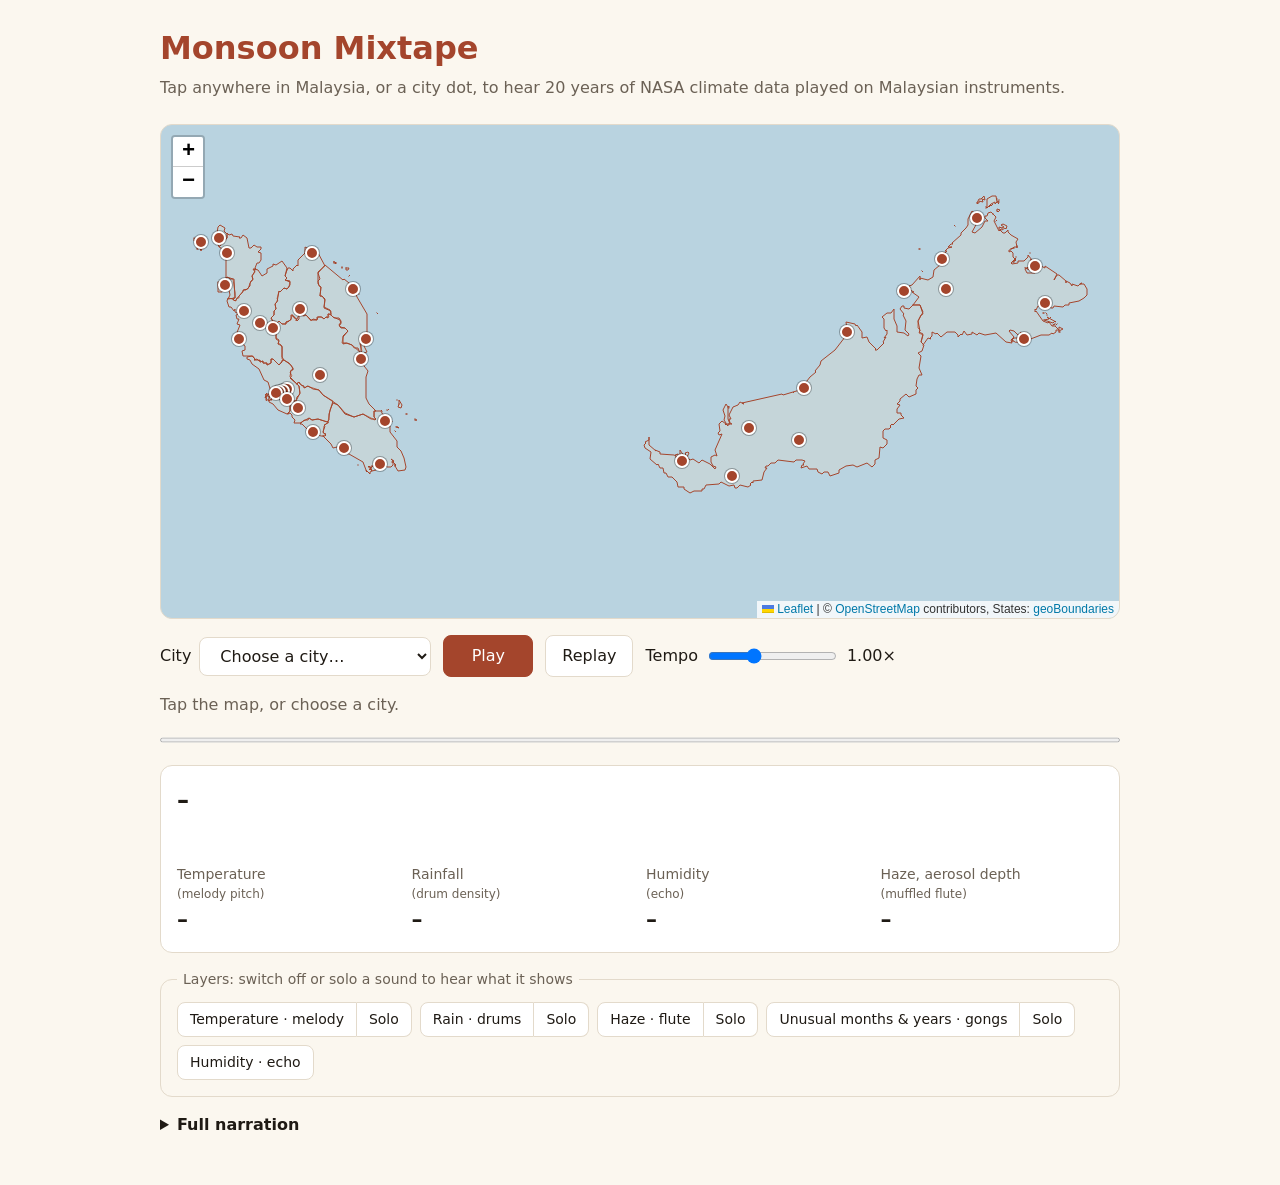
==== public/index.html @ b9c01b32 "Monsoon Mixtape: phases 1-4 NASA POWER climate data for any point in Malaysia, played as a ~1 minute" ====
<!doctype html>
<html lang="en">
<head>
  <meta charset="utf-8">
  <meta name="viewport" content="width=device-width, initial-scale=1">
  <title>Monsoon Mixtape</title>
  <link rel="stylesheet" href="vendor/leaflet/leaflet.css">
  <link rel="stylesheet" href="css/style.css">
</head>
<body>
  <header>
    <h1>Monsoon Mixtape</h1>
    <p>Tap anywhere in Malaysia, or a city dot, to hear 20 years of NASA climate data played on Malaysian instruments.</p>
  </header>

  <main>
    <div id="map" aria-label="Map of Malaysia. Click a place or a city dot to play its climate song."></div>

    <section class="controls" aria-label="Playback controls">
      <label>
        City
        <select id="city">
          <option value="">Choose a city…</option>
        </select>
      </label>
      <button id="play" type="button" aria-pressed="false">Play</button>
      <button id="replay" type="button">Replay</button>
      <label>
        Tempo
        <input id="tempo" type="range" min="0.5" max="2" step="0.25" value="1">
        <output id="tempo-value">1.00×</output>
      </label>
    </section>

    <p id="status" role="status">Tap the map, or choose a city.</p>
    <progress id="progress" value="0" max="240" aria-label="Song progress in months"></progress>

    <p id="caption" aria-live="polite"></p>

    <section class="now" aria-label="Now playing">
      <h2 id="now-date">–</h2>
      <p id="now-season"></p>
      <div id="now-flags" class="flags"></div>
      <dl>
        <div><dt>Temperature <small>(melody pitch)</small></dt><dd id="now-temp">–</dd></div>
        <div><dt>Rainfall <small>(drum density)</small></dt><dd id="now-rain">–</dd></div>
        <div><dt>Humidity <small>(echo)</small></dt><dd id="now-humidity">–</dd></div>
        <div><dt>Haze, aerosol depth <small>(muffled flute)</small></dt><dd id="now-haze">–</dd></div>
      </dl>
    </section>

    <fieldset class="layers">
      <legend>Layers: switch off or solo a sound to hear what it shows</legend>
      <div class="layer">
        <button type="button" data-layer="melody" aria-pressed="true">Temperature · melody</button>
        <button type="button" data-solo="melody" aria-pressed="false" aria-label="Solo temperature melody">Solo</button>
      </div>
      <div class="layer">
        <button type="button" data-layer="drums" aria-pressed="true">Rain · drums</button>
        <button type="button" data-solo="drums" aria-pressed="false" aria-label="Solo rain drums">Solo</button>
      </div>
      <div class="layer">
        <button type="button" data-layer="flute" aria-pressed="true">Haze · flute</button>
        <button type="button" data-solo="flute" aria-pressed="false" aria-label="Solo haze flute">Solo</button>
      </div>
      <div class="layer">
        <button type="button" data-layer="gongs" aria-pressed="true">Unusual months &amp; years · gongs</button>
        <button type="button" data-solo="gongs" aria-pressed="false" aria-label="Solo gongs">Solo</button>
      </div>
      <div class="layer">
        <button type="button" data-layer="humidity" aria-pressed="true">Humidity · echo</button>
      </div>
    </fieldset>

    <details class="transcript-box">
      <summary>Full narration</summary>
      <ol id="transcript"></ol>
    </details>
  </main>

  <script src="vendor/tone.js"></script>
  <script src="vendor/leaflet/leaflet.js"></script>
  <script type="module" src="js/app.js"></script>
</body>
</html>
---- public/vendor/leaflet/leaflet.css ----
/* required styles */

.leaflet-pane,
.leaflet-tile,
.leaflet-marker-icon,
.leaflet-marker-shadow,
.leaflet-tile-container,
.leaflet-pane > svg,
.leaflet-pane > canvas,
.leaflet-zoom-box,
.leaflet-image-layer,
.leaflet-layer {
	position: absolute;
	left: 0;
	top: 0;
	}
.leaflet-container {
	overflow: hidden;
	}
.leaflet-tile,
.leaflet-marker-icon,
.leaflet-marker-shadow {
	-webkit-user-select: none;
	   -moz-user-select: none;
	        user-select: none;
	  -webkit-user-drag: none;
	}
/* Prevents IE11 from highlighting tiles in blue */
.leaflet-tile::selection {
	background: transparent;
}
/* Safari renders non-retina tile on retina better with this, but Chrome is worse */
.leaflet-safari .leaflet-tile {
	image-rendering: -webkit-optimize-contrast;
	}
/* hack that prevents hw layers "stretching" when loading new tiles */
.leaflet-safari .leaflet-tile-container {
	width: 1600px;
	height: 1600px;
	-webkit-transform-origin: 0 0;
	}
.leaflet-marker-icon,
.leaflet-marker-shadow {
	display: block;
	}
/* .leaflet-container svg: reset svg max-width decleration shipped in Joomla! (joomla.org) 3.x */
/* .leaflet-container img: map is broken in FF if you have max-width: 100% on tiles */
.leaflet-container .leaflet-overlay-pane svg {
	max-width: none !important;
	max-height: none !important;
	}
.leaflet-container .leaflet-marker-pane img,
.leaflet-container .leaflet-shadow-pane img,
.leaflet-container .leaflet-tile-pane img,
.leaflet-container img.leaflet-image-layer,
.leaflet-container .leaflet-tile {
	max-width: none !important;
	max-height: none !important;
	width: auto;
	padding: 0;
	}

.leaflet-container img.leaflet-tile {
	/* See: https://bugs.chromium.org/p/chromium/issues/detail?id=600120 */
	mix-blend-mode: plus-lighter;
}

.leaflet-container.leaflet-touch-zoom {
	-ms-touch-action: pan-x pan-y;
	touch-action: pan-x pan-y;
	}
.leaflet-container.leaflet-touch-drag {
	-ms-touch-action: pinch-zoom;
	/* Fallback for FF which doesn't support pinch-zoom */
	touch-action: none;
	touch-action: pinch-zoom;
}
.leaflet-container.leaflet-touch-drag.leaflet-touch-zoom {
	-ms-touch-action: none;
	touch-action: none;
}
.leaflet-container {
	-webkit-tap-highlight-color: transparent;
}
.leaflet-container a {
	-webkit-tap-highlight-color: rgba(51, 181, 229, 0.4);
}
.leaflet-tile {
	filter: inherit;
	visibility: hidden;
	}
.leaflet-tile-loaded {
	visibility: inherit;
	}
.leaflet-zoom-box {
	width: 0;
	height: 0;
	-moz-box-sizing: border-box;
	     box-sizing: border-box;
	z-index: 800;
	}
/* workaround for https://bugzilla.mozilla.org/show_bug.cgi?id=888319 */
.leaflet-overlay-pane svg {
	-moz-user-select: none;
	}

.leaflet-pane         { z-index: 400; }

.leaflet-tile-pane    { z-index: 200; }
.leaflet-overlay-pane { z-index: 400; }
.leaflet-shadow-pane  { z-index: 500; }
.leaflet-marker-pane  { z-index: 600; }
.leaflet-tooltip-pane   { z-index: 650; }
.leaflet-popup-pane   { z-index: 700; }

.leaflet-map-pane canvas { z-index: 100; }
.leaflet-map-pane svg    { z-index: 200; }

.leaflet-vml-shape {
	width: 1px;
	height: 1px;
	}
.lvml {
	behavior: url(#default#VML);
	display: inline-block;
	position: absolute;
	}


/* control positioning */

.leaflet-control {
	position: relative;
	z-index: 800;
	pointer-events: visiblePainted; /* IE 9-10 doesn't have auto */
	pointer-events: auto;
	}
.leaflet-top,
.leaflet-bottom {
	position: absolute;
	z-index: 1000;
	pointer-events: none;
	}
.leaflet-top {
	top: 0;
	}
.leaflet-right {
	right: 0;
	}
.leaflet-bottom {
	bottom: 0;
	}
.leaflet-left {
	left: 0;
	}
.leaflet-control {
	float: left;
	clear: both;
	}
.leaflet-right .leaflet-control {
	float: right;
	}
.leaflet-top .leaflet-control {
	margin-top: 10px;
	}
.leaflet-bottom .leaflet-control {
	margin-bottom: 10px;
	}
.leaflet-left .leaflet-control {
	margin-left: 10px;
	}
.leaflet-right .leaflet-control {
	margin-right: 10px;
	}


/* zoom and fade animations */

.leaflet-fade-anim .leaflet-popup {
	opacity: 0;
	-webkit-transition: opacity 0.2s linear;
	   -moz-transition: opacity 0.2s linear;
	        transition: opacity 0.2s linear;
	}
.leaflet-fade-anim .leaflet-map-pane .leaflet-popup {
	opacity: 1;
	}
.leaflet-zoom-animated {
	-webkit-transform-origin: 0 0;
	    -ms-transform-origin: 0 0;
	        transform-origin: 0 0;
	}
svg.leaflet-zoom-animated {
	will-change: transform;
}

.leaflet-zoom-anim .leaflet-zoom-animated {
	-webkit-transition: -webkit-transform 0.25s cubic-bezier(0,0,0.25,1);
	   -moz-transition:    -moz-transform 0.25s cubic-bezier(0,0,0.25,1);
	        transition:         transform 0.25s cubic-bezier(0,0,0.25,1);
	}
.leaflet-zoom-anim .leaflet-tile,
.leaflet-pan-anim .leaflet-tile {
	-webkit-transition: none;
	   -moz-transition: none;
	        transition: none;
	}

.leaflet-zoom-anim .leaflet-zoom-hide {
	visibility: hidden;
	}


/* cursors */

.leaflet-interactive {
	cursor: pointer;
	}
.leaflet-grab {
	cursor: -webkit-grab;
	cursor:    -moz-grab;
	cursor:         grab;
	}
.leaflet-crosshair,
.leaflet-crosshair .leaflet-interactive {
	cursor: crosshair;
	}
.leaflet-popup-pane,
.leaflet-control {
	cursor: auto;
	}
.leaflet-dragging .leaflet-grab,
.leaflet-dragging .leaflet-grab .leaflet-interactive,
.leaflet-dragging .leaflet-marker-draggable {
	cursor: move;
	cursor: -webkit-grabbing;
	cursor:    -moz-grabbing;
	cursor:         grabbing;
	}

/* marker & overlays interactivity */
.leaflet-marker-icon,
.leaflet-marker-shadow,
.leaflet-image-layer,
.leaflet-pane > svg path,
.leaflet-tile-container {
	pointer-events: none;
	}

.leaflet-marker-icon.leaflet-interactive,
.leaflet-image-layer.leaflet-interactive,
.leaflet-pane > svg path.leaflet-interactive,
svg.leaflet-image-layer.leaflet-interactive path {
	pointer-events: visiblePainted; /* IE 9-10 doesn't have auto */
	pointer-events: auto;
	}

/* visual tweaks */

.leaflet-container {
	background: #ddd;
	outline-offset: 1px;
	}
.leaflet-container a {
	color: #0078A8;
	}
.leaflet-zoom-box {
	border: 2px dotted #38f;
	background: rgba(255,255,255,0.5);
	}


/* general typography */
.leaflet-container {
	font-family: "Helvetica Neue", Arial, Helvetica, sans-serif;
	font-size: 12px;
	font-size: 0.75rem;
	line-height: 1.5;
	}


/* general toolbar styles */

.leaflet-bar {
	box-shadow: 0 1px 5px rgba(0,0,0,0.65);
	border-radius: 4px;
	}
.leaflet-bar a {
	background-color: #fff;
	border-bottom: 1px solid #ccc;
	width: 26px;
	height: 26px;
	line-height: 26px;
	display: block;
	text-align: center;
	text-decoration: none;
	color: black;
	}
.leaflet-bar a,
.leaflet-control-layers-toggle {
	background-position: 50% 50%;
	background-repeat: no-repeat;
	display: block;
	}
.leaflet-bar a:hover,
.leaflet-bar a:focus {
	background-color: #f4f4f4;
	}
.leaflet-bar a:first-child {
	border-top-left-radius: 4px;
	border-top-right-radius: 4px;
	}
.leaflet-bar a:last-child {
	border-bottom-left-radius: 4px;
	border-bottom-right-radius: 4px;
	border-bottom: none;
	}
.leaflet-bar a.leaflet-disabled {
	cursor: default;
	background-color: #f4f4f4;
	color: #bbb;
	}

.leaflet-touch .leaflet-bar a {
	width: 30px;
	height: 30px;
	line-height: 30px;
	}
.leaflet-touch .leaflet-bar a:first-child {
	border-top-left-radius: 2px;
	border-top-right-radius: 2px;
	}
.leaflet-touch .leaflet-bar a:last-child {
	border-bottom-left-radius: 2px;
	border-bottom-right-radius: 2px;
	}

/* zoom control */

.leaflet-control-zoom-in,
.leaflet-control-zoom-out {
	font: bold 18px 'Lucida Console', Monaco, monospace;
	text-indent: 1px;
	}

.leaflet-touch .leaflet-control-zoom-in, .leaflet-touch .leaflet-control-zoom-out  {
	font-size: 22px;
	}


/* layers control */

.leaflet-control-layers {
	box-shadow: 0 1px 5px rgba(0,0,0,0.4);
	background: #fff;
	border-radius: 5px;
	}
.leaflet-control-layers-toggle {
	background-image: url(images/layers.png);
	width: 36px;
	height: 36px;
	}
.leaflet-retina .leaflet-control-layers-toggle {
	background-image: url(images/layers-2x.png);
	background-size: 26px 26px;
	}
.leaflet-touch .leaflet-control-layers-toggle {
	width: 44px;
	height: 44px;
	}
.leaflet-control-layers .leaflet-control-layers-list,
.leaflet-control-layers-expanded .leaflet-control-layers-toggle {
	display: none;
	}
.leaflet-control-layers-expanded .leaflet-control-layers-list {
	display: block;
	position: relative;
	}
.leaflet-control-layers-expanded {
	padding: 6px 10px 6px 6px;
	color: #333;
	background: #fff;
	}
.leaflet-control-layers-scrollbar {
	overflow-y: scroll;
	overflow-x: hidden;
	padding-right: 5px;
	}
.leaflet-control-layers-selector {
	margin-top: 2px;
	position: relative;
	top: 1px;
	}
.leaflet-control-layers label {
	display: block;
	font-size: 13px;
	font-size: 1.08333em;
	}
.leaflet-control-layers-separator {
	height: 0;
	border-top: 1px solid #ddd;
	margin: 5px -10px 5px -6px;
	}

/* Default icon URLs */
.leaflet-default-icon-path { /* used only in path-guessing heuristic, see L.Icon.Default */
	background-image: url(images/marker-icon.png);
	}


/* attribution and scale controls */

.leaflet-container .leaflet-control-attribution {
	background: #fff;
	background: rgba(255, 255, 255, 0.8);
	margin: 0;
	}
.leaflet-control-attribution,
.leaflet-control-scale-line {
	padding: 0 5px;
	color: #333;
	line-height: 1.4;
	}
.leaflet-control-attribution a {
	text-decoration: none;
	}
.leaflet-control-attribution a:hover,
.leaflet-control-attribution a:focus {
	text-decoration: underline;
	}
.leaflet-attribution-flag {
	display: inline !important;
	vertical-align: baseline !important;
	width: 1em;
	height: 0.6669em;
	}
.leaflet-left .leaflet-control-scale {
	margin-left: 5px;
	}
.leaflet-bottom .leaflet-control-scale {
	margin-bottom: 5px;
	}
.leaflet-control-scale-line {
	border: 2px solid #777;
	border-top: none;
	line-height: 1.1;
	padding: 2px 5px 1px;
	white-space: nowrap;
	-moz-box-sizing: border-box;
	     box-sizing: border-box;
	background: rgba(255, 255, 255, 0.8);
	text-shadow: 1px 1px #fff;
	}
.leaflet-control-scale-line:not(:first-child) {
	border-top: 2px solid #777;
	border-bottom: none;
	margin-top: -2px;
	}
.leaflet-control-scale-line:not(:first-child):not(:last-child) {
	border-bottom: 2px solid #777;
	}

.leaflet-touch .leaflet-control-attribution,
.leaflet-touch .leaflet-control-layers,
.leaflet-touch .leaflet-bar {
	box-shadow: none;
	}
.leaflet-touch .leaflet-control-layers,
.leaflet-touch .leaflet-bar {
	border: 2px solid rgba(0,0,0,0.2);
	background-clip: padding-box;
	}


/* popup */

.leaflet-popup {
	position: absolute;
	text-align: center;
	margin-bottom: 20px;
	}
.leaflet-popup-content-wrapper {
	padding: 1px;
	text-align: left;
	border-radius: 12px;
	}
.leaflet-popup-content {
	margin: 13px 24px 13px 20px;
	line-height: 1.3;
	font-size: 13px;
	font-size: 1.08333em;
	min-height: 1px;
	}
.leaflet-popup-content p {
	margin: 17px 0;
	margin: 1.3em 0;
	}
.leaflet-popup-tip-container {
	width: 40px;
	height: 20px;
	position: absolute;
	left: 50%;
	margin-top: -1px;
	margin-left: -20px;
	overflow: hidden;
	pointer-events: none;
	}
.leaflet-popup-tip {
	width: 17px;
	height: 17px;
	padding: 1px;

	margin: -10px auto 0;
	pointer-events: auto;

	-webkit-transform: rotate(45deg);
	   -moz-transform: rotate(45deg);
	    -ms-transform: rotate(45deg);
	        transform: rotate(45deg);
	}
.leaflet-popup-content-wrapper,
.leaflet-popup-tip {
	background: white;
	color: #333;
	box-shadow: 0 3px 14px rgba(0,0,0,0.4);
	}
.leaflet-container a.leaflet-popup-close-button {
	position: absolute;
	top: 0;
	right: 0;
	border: none;
	text-align: center;
	width: 24px;
	height: 24px;
	font: 16px/24px Tahoma, Verdana, sans-serif;
	color: #757575;
	text-decoration: none;
	background: transparent;
	}
.leaflet-container a.leaflet-popup-close-button:hover,
.leaflet-container a.leaflet-popup-close-button:focus {
	color: #585858;
	}
.leaflet-popup-scrolled {
	overflow: auto;
	}

.leaflet-oldie .leaflet-popup-content-wrapper {
	-ms-zoom: 1;
	}
.leaflet-oldie .leaflet-popup-tip {
	width: 24px;
	margin: 0 auto;

	-ms-filter: "progid:DXImageTransform.Microsoft.Matrix(M11=0.70710678, M12=0.70710678, M21=-0.70710678, M22=0.70710678)";
	filter: progid:DXImageTransform.Microsoft.Matrix(M11=0.70710678, M12=0.70710678, M21=-0.70710678, M22=0.70710678);
	}

.leaflet-oldie .leaflet-control-zoom,
.leaflet-oldie .leaflet-control-layers,
.leaflet-oldie .leaflet-popup-content-wrapper,
.leaflet-oldie .leaflet-popup-tip {
	border: 1px solid #999;
	}


/* div icon */

.leaflet-div-icon {
	background: #fff;
	border: 1px solid #666;
	}


/* Tooltip */
/* Base styles for the element that has a tooltip */
.leaflet-tooltip {
	position: absolute;
	padding: 6px;
	background-color: #fff;
	border: 1px solid #fff;
	border-radius: 3px;
	color: #222;
	white-space: nowrap;
	-webkit-user-select: none;
	-moz-user-select: none;
	-ms-user-select: none;
	user-select: none;
	pointer-events: none;
	box-shadow: 0 1px 3px rgba(0,0,0,0.4);
	}
.leaflet-tooltip.leaflet-interactive {
	cursor: pointer;
	pointer-events: auto;
	}
.leaflet-tooltip-top:before,
.leaflet-tooltip-bottom:before,
.leaflet-tooltip-left:before,
.leaflet-tooltip-right:before {
	position: absolute;
	pointer-events: none;
	border: 6px solid transparent;
	background: transparent;
	content: "";
	}

/* Directions */

.leaflet-tooltip-bottom {
	margin-top: 6px;
}
.leaflet-tooltip-top {
	margin-top: -6px;
}
.leaflet-tooltip-bottom:before,
.leaflet-tooltip-top:before {
	left: 50%;
	margin-left: -6px;
	}
.leaflet-tooltip-top:before {
	bottom: 0;
	margin-bottom: -12px;
	border-top-color: #fff;
	}
.leaflet-tooltip-bottom:before {
	top: 0;
	margin-top: -12px;
	margin-left: -6px;
	border-bottom-color: #fff;
	}
.leaflet-tooltip-left {
	margin-left: -6px;
}
.leaflet-tooltip-right {
	margin-left: 6px;
}
.leaflet-tooltip-left:before,
.leaflet-tooltip-right:before {
	top: 50%;
	margin-top: -6px;
	}
.leaflet-tooltip-left:before {
	right: 0;
	margin-right: -12px;
	border-left-color: #fff;
	}
.leaflet-tooltip-right:before {
	left: 0;
	margin-left: -12px;
	border-right-color: #fff;
	}

/* Printing */

@media print {
	/* Prevent printers from removing background-images of controls. */
	.leaflet-control {
		-webkit-print-color-adjust: exact;
		print-color-adjust: exact;
		}
	}
---- public/css/style.css ----
:root {
  --bg: #fbf7ef;
  --text: #1f1a14;
  --muted: #6b6155;
  --accent: #a4452c;
  --card: #ffffff;
  --border: #e3dacb;
}

@media (prefers-color-scheme: dark) {
  :root {
    --bg: #17140f;
    --text: #f1ebe1;
    --muted: #b3a898;
    --accent: #e58a6c;
    --card: #221e18;
    --border: #3a3329;
  }
}

* { box-sizing: border-box; }

body {
  margin: 0;
  padding: 0 16px 48px;
  background: var(--bg);
  color: var(--text);
  font: 16px/1.5 system-ui, sans-serif;
}

header, main { max-width: 960px; margin: 0 auto; }
header { padding: 24px 0 8px; }
h1 { margin: 0; color: var(--accent); }
header p { margin: 4px 0 0; color: var(--muted); }

#map {
  height: 55vh;
  min-height: 320px;
  margin-top: 16px;
  border: 1px solid var(--border);
  border-radius: 12px;
  background: #b9d3e0; /* sea colour, shown when tiles can't load offline */
  cursor: crosshair;
}

.controls {
  display: flex;
  flex-wrap: wrap;
  gap: 12px;
  align-items: center;
  margin: 16px 0;
}

label { display: flex; gap: 8px; align-items: center; }

button, select {
  font: inherit;
  padding: 8px 16px;
  border-radius: 8px;
  border: 1px solid var(--border);
  background: var(--card);
  color: var(--text);
  cursor: pointer;
}

#play { background: var(--accent); border-color: var(--accent); color: #fff; min-width: 90px; }

:focus-visible { outline: 3px solid var(--accent); outline-offset: 2px; }

#status { color: var(--muted); margin: 8px 0; }
progress { width: 100%; height: 10px; accent-color: var(--accent); }

.now {
  margin-top: 16px;
  padding: 16px;
  background: var(--card);
  border: 1px solid var(--border);
  border-radius: 12px;
}
.now h2 { margin: 0; }
.now p { margin: 0 0 12px; color: var(--muted); }
.now dl {
  display: grid;
  grid-template-columns: repeat(auto-fit, minmax(150px, 1fr));
  gap: 12px;
  margin: 0;
}
.now dt { font-size: 14px; color: var(--muted); }
.now dt small { display: block; font-size: 12px; }
.now dd { margin: 0; font-size: 22px; font-weight: 600; }

.town-dot {
  background: var(--accent);
  border: 2px solid #fff;
  border-radius: 50%;
  box-shadow: 0 0 0 1px rgba(0, 0, 0, 0.3);
}
.town-dot:focus-visible { outline: 3px solid #1f6feb; outline-offset: 2px; }

#caption {
  min-height: 3em;
  margin: 16px 0 0;
  padding: 12px 16px;
  border-left: 4px solid var(--accent);
  background: var(--card);
  border-radius: 0 8px 8px 0;
  font-size: 18px;
}
#caption:empty { display: none; }

.flags { display: flex; flex-wrap: wrap; gap: 6px; min-height: 26px; margin-bottom: 8px; }
.chip {
  padding: 2px 10px;
  border-radius: 999px;
  font-size: 13px;
  font-weight: 600;
  background: var(--accent);
  color: #fff;
}

.layers {
  display: flex;
  flex-wrap: wrap;
  gap: 8px;
  margin: 16px 0 0;
  padding: 12px 16px 16px;
  border: 1px solid var(--border);
  border-radius: 12px;
}
.layers legend { padding: 0 6px; color: var(--muted); font-size: 14px; }
.layer { display: flex; }
.layer button { padding: 6px 12px; font-size: 14px; }
.layer button:first-child { border-radius: 8px 0 0 8px; }
.layer button:last-child { border-radius: 0 8px 8px 0; }
.layer button:only-child { border-radius: 8px; }
.layer button + button { border-left: none; }
.layer button[data-layer][aria-pressed="false"] { opacity: 0.5; text-decoration: line-through; }
.layer button[data-solo][aria-pressed="true"] { background: var(--accent); color: #fff; }

.transcript-box { margin-top: 16px; }
.transcript-box summary { cursor: pointer; font-weight: 600; }
#transcript li { margin: 6px 0; color: var(--muted); }
#transcript li.current { color: var(--text); font-weight: 600; }
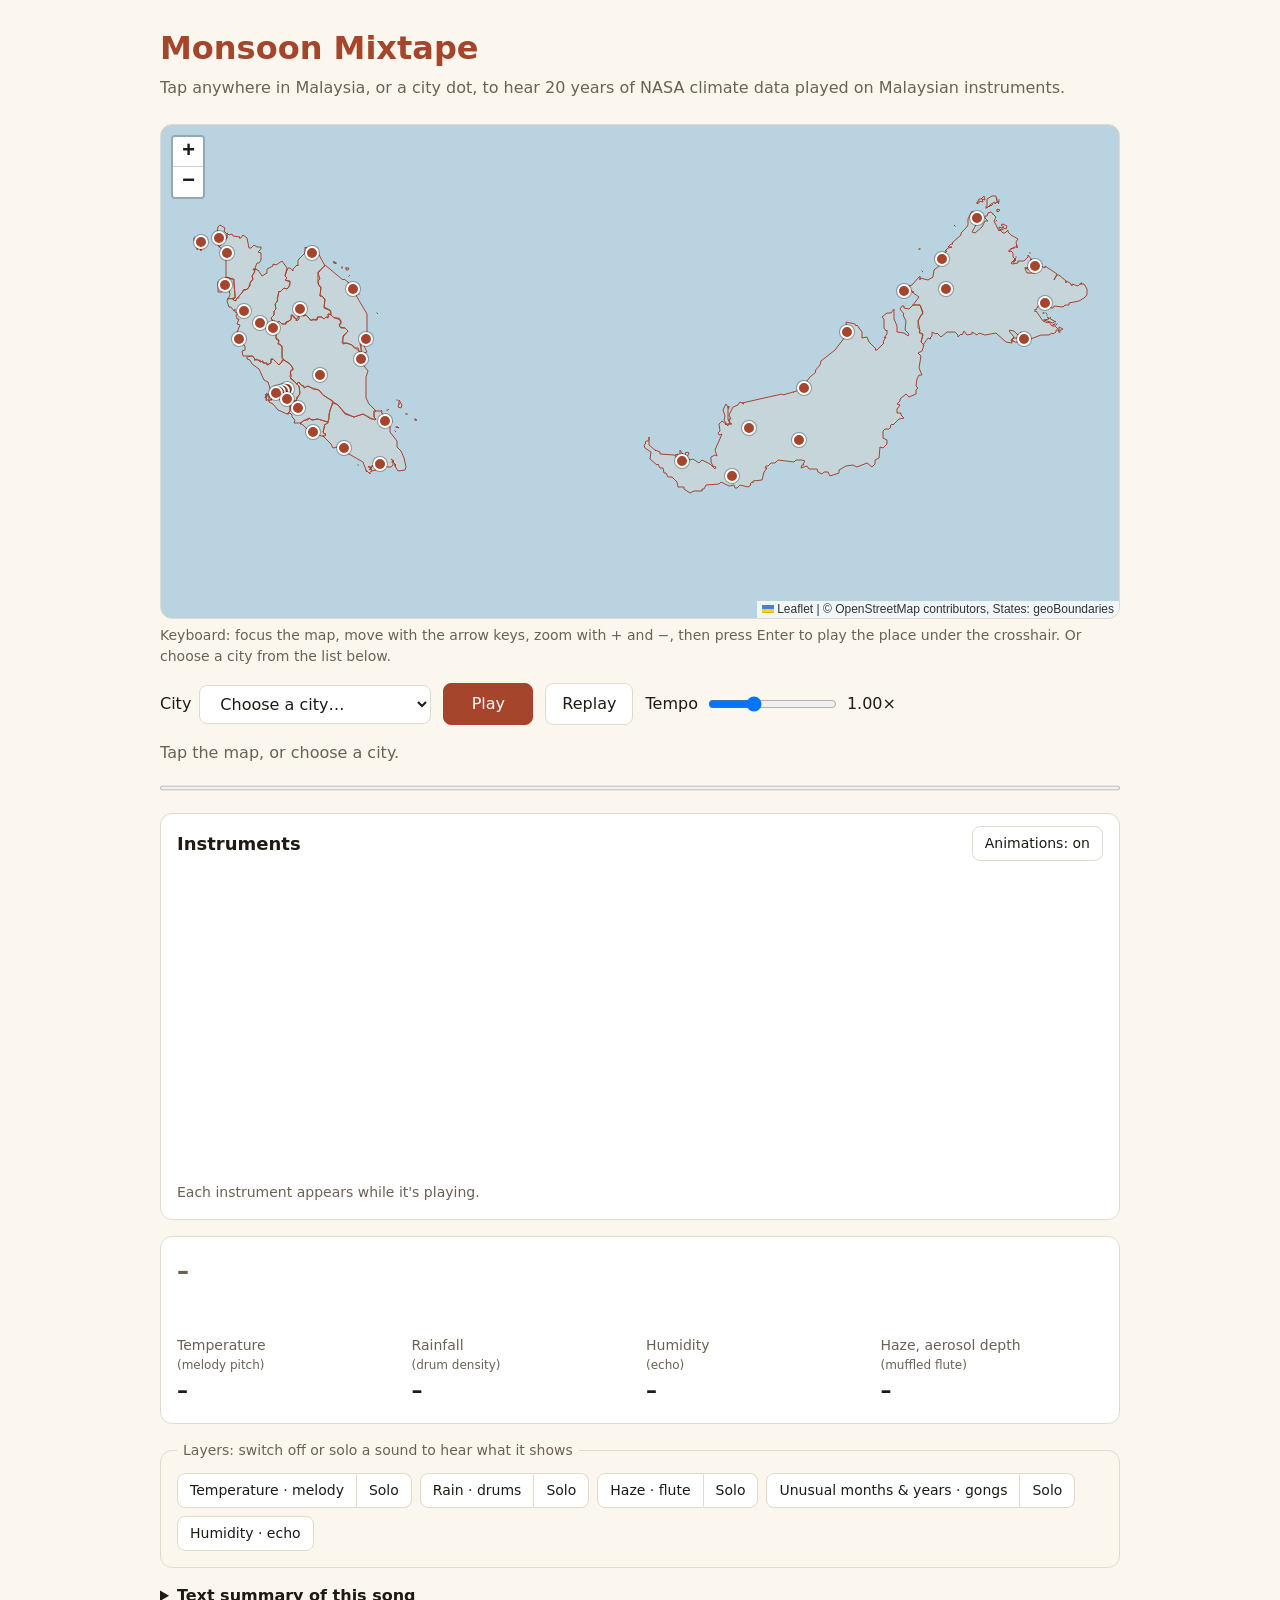
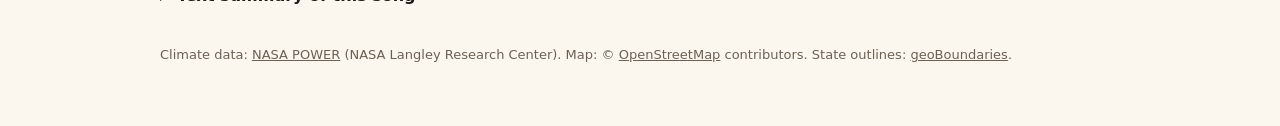
==== commit f5bc5bef: "Add regional instruments, animations, accessibility and README (phases 5-6) - Lead instrument by sta" ====
--- a/public/index.html
+++ b/public/index.html
@@ -4,19 +4,26 @@
   <meta charset="utf-8">
   <meta name="viewport" content="width=device-width, initial-scale=1">
   <title>Monsoon Mixtape</title>
+  <meta name="description" content="Hear 20 years of NASA climate data for any place in Malaysia, played on Malaysian instruments.">
   <link rel="stylesheet" href="vendor/leaflet/leaflet.css">
   <link rel="stylesheet" href="css/style.css">
 </head>
 <body>
+  <a class="skip-link" href="#controls">Skip to player controls</a>
+
   <header>
     <h1>Monsoon Mixtape</h1>
     <p>Tap anywhere in Malaysia, or a city dot, to hear 20 years of NASA climate data played on Malaysian instruments.</p>
   </header>
 
   <main>
-    <div id="map" aria-label="Map of Malaysia. Click a place or a city dot to play its climate song."></div>
+    <div id="map" role="application" aria-label="Map of Malaysia" aria-describedby="map-help"></div>
+    <p id="map-help" class="hint">
+      Keyboard: focus the map, move with the arrow keys, zoom with + and −, then press Enter to play the place under the crosshair.
+      Or choose a city from the list below.
+    </p>
 
-    <section class="controls" aria-label="Playback controls">
+    <section id="controls" class="controls" aria-label="Player controls" tabindex="-1">
       <label>
         City
         <select id="city">
@@ -27,8 +34,8 @@
       <button id="replay" type="button">Replay</button>
       <label>
         Tempo
-        <input id="tempo" type="range" min="0.5" max="2" step="0.25" value="1">
-        <output id="tempo-value">1.00×</output>
+        <input id="tempo" type="range" min="0.5" max="2" step="0.25" value="1" aria-describedby="tempo-value">
+        <output id="tempo-value" for="tempo">1.00×</output>
       </label>
     </section>
 
@@ -37,8 +44,19 @@
 
     <p id="caption" aria-live="polite"></p>
 
-    <section class="now" aria-label="Now playing">
-      <h2 id="now-date">–</h2>
+    <section class="stage-box" aria-labelledby="stage-heading">
+      <div class="stage-head">
+        <h2 id="stage-heading">Instruments</h2>
+        <button id="anim-toggle" type="button" aria-pressed="true">Animations: on</button>
+      </div>
+      <!-- Purely visual; the same information is in the captions and summary. -->
+      <div id="stage" aria-hidden="true"></div>
+      <p class="hint">Each instrument appears while it's playing.</p>
+    </section>
+
+    <section class="now" aria-labelledby="now-heading">
+      <h2 id="now-heading" class="sr-only">Now playing</h2>
+      <p id="now-date" class="now-date">–</p>
       <p id="now-season"></p>
       <div id="now-flags" class="flags"></div>
       <dl>
@@ -73,10 +91,20 @@
     </fieldset>
 
     <details class="transcript-box">
-      <summary>Full narration</summary>
+      <summary>Text summary of this song</summary>
+      <div id="summary-text"><p>Play a place to see its summary.</p></div>
+      <h3>Narration</h3>
       <ol id="transcript"></ol>
     </details>
   </main>
+
+  <footer>
+    <p>
+      Climate data: <a href="https://power.larc.nasa.gov/">NASA POWER</a> (NASA Langley Research Center).
+      Map: © <a href="https://www.openstreetmap.org/copyright">OpenStreetMap</a> contributors.
+      State outlines: <a href="https://www.geoboundaries.org/">geoBoundaries</a>.
+    </p>
+  </footer>
 
   <script src="vendor/tone.js"></script>
   <script src="vendor/leaflet/leaflet.js"></script>
--- a/public/css/style.css
+++ b/public/css/style.css
@@ -5,6 +5,7 @@
   --accent: #a4452c;
   --card: #ffffff;
   --border: #e3dacb;
+  --on-accent: #ffffff; /* text on accent backgrounds */
 }
 
 @media (prefers-color-scheme: dark) {
@@ -15,6 +16,7 @@
     --accent: #e58a6c;
     --card: #221e18;
     --border: #3a3329;
+    --on-accent: #1f1a14;
   }
 }
 
@@ -28,7 +30,7 @@
   font: 16px/1.5 system-ui, sans-serif;
 }
 
-header, main { max-width: 960px; margin: 0 auto; }
+header, main, footer { max-width: 960px; margin: 0 auto; }
 header { padding: 24px 0 8px; }
 h1 { margin: 0; color: var(--accent); }
 header p { margin: 4px 0 0; color: var(--muted); }
@@ -63,7 +65,7 @@
   cursor: pointer;
 }
 
-#play { background: var(--accent); border-color: var(--accent); color: #fff; min-width: 90px; }
+#play { background: var(--accent); border-color: var(--accent); color: var(--on-accent); min-width: 90px; }
 
 :focus-visible { outline: 3px solid var(--accent); outline-offset: 2px; }
 
@@ -77,7 +79,7 @@
   border: 1px solid var(--border);
   border-radius: 12px;
 }
-.now h2 { margin: 0; }
+.now-date { margin: 0; font-size: 24px; font-weight: 700; }
 .now p { margin: 0 0 12px; color: var(--muted); }
 .now dl {
   display: grid;
@@ -115,7 +117,7 @@
   font-size: 13px;
   font-weight: 600;
   background: var(--accent);
-  color: #fff;
+  color: var(--on-accent);
 }
 
 .layers {
@@ -135,9 +137,103 @@
 .layer button:only-child { border-radius: 8px; }
 .layer button + button { border-left: none; }
 .layer button[data-layer][aria-pressed="false"] { opacity: 0.5; text-decoration: line-through; }
-.layer button[data-solo][aria-pressed="true"] { background: var(--accent); color: #fff; }
+.layer button[data-solo][aria-pressed="true"] { background: var(--accent); color: var(--on-accent); }
 
 .transcript-box { margin-top: 16px; }
 .transcript-box summary { cursor: pointer; font-weight: 600; }
 #transcript li { margin: 6px 0; color: var(--muted); }
 #transcript li.current { color: var(--text); font-weight: 600; }
+
+/* ---------- Accessibility helpers ---------- */
+
+.sr-only {
+  position: absolute;
+  width: 1px;
+  height: 1px;
+  overflow: hidden;
+  clip: rect(0 0 0 0);
+  white-space: nowrap;
+}
+
+.skip-link {
+  position: absolute;
+  left: 16px;
+  top: -48px;
+  padding: 8px 16px;
+  background: var(--accent);
+  color: var(--on-accent);
+  border-radius: 0 0 8px 8px;
+  z-index: 2000;
+}
+.skip-link:focus { top: 0; }
+
+.hint { margin: 6px 0 0; font-size: 14px; color: var(--muted); }
+
+#map:focus-visible { outline: 3px solid var(--accent); outline-offset: 2px; }
+.crosshair {
+  display: none;
+  position: absolute;
+  left: 50%;
+  top: 50%;
+  width: 28px;
+  height: 28px;
+  margin: -14px 0 0 -14px;
+  border: 2px solid #1f6feb;
+  border-radius: 50%;
+  box-shadow: 0 0 0 2px #fff;
+  pointer-events: none;
+  z-index: 1000;
+}
+#map:focus-visible .crosshair { display: block; }
+
+footer { padding: 24px 0 0; font-size: 13px; color: var(--muted); }
+footer a, .leaflet-container a { color: inherit; }
+
+/* ---------- Instrument stage ---------- */
+
+.stage-box {
+  margin-top: 16px;
+  padding: 12px 16px 16px;
+  background: var(--card);
+  border: 1px solid var(--border);
+  border-radius: 12px;
+}
+.stage-head { display: flex; justify-content: space-between; align-items: center; gap: 12px; }
+.stage-head h2 { margin: 0; font-size: 18px; }
+.stage-head button { padding: 6px 12px; font-size: 14px; }
+
+#stage {
+  display: grid;
+  grid-template-columns: repeat(auto-fit, minmax(130px, 1fr));
+  gap: 12px;
+  margin-top: 12px;
+  min-height: 150px;
+}
+
+.inst {
+  margin: 0;
+  text-align: center;
+  opacity: 0;
+  transform: scale(0.94);
+  transition: opacity 0.3s, transform 0.3s;
+}
+.inst.active { opacity: 1; transform: scale(1); }
+.inst[hidden] { display: none; }
+.inst .art svg { width: 100%; height: 100px; overflow: visible; }
+.inst figcaption { font-weight: 600; font-size: 14px; }
+.inst figcaption small { display: block; font-weight: 400; color: var(--muted); }
+
+/* Let SVG parts scale and rotate around their own centre. */
+.inst svg * { transform-box: fill-box; transform-origin: center; }
+
+.inst-seruling .art { transition: filter 0.3s, opacity 0.3s; }
+.inst-seruling.glow .art { filter: drop-shadow(0 0 8px #ffd54a); }
+.inst-seruling.hazy .art { filter: grayscale(1) blur(1px); opacity: 0.55; }
+.inst-seruling.hazy figcaption small::after { content: " (hazy: muffled)"; }
+
+#stage.no-motion .inst,
+#stage.no-motion .inst-seruling .art { transition: none; }
+
+@media (prefers-reduced-motion: reduce) {
+  .inst, .inst-seruling .art { transition: none; }
+}
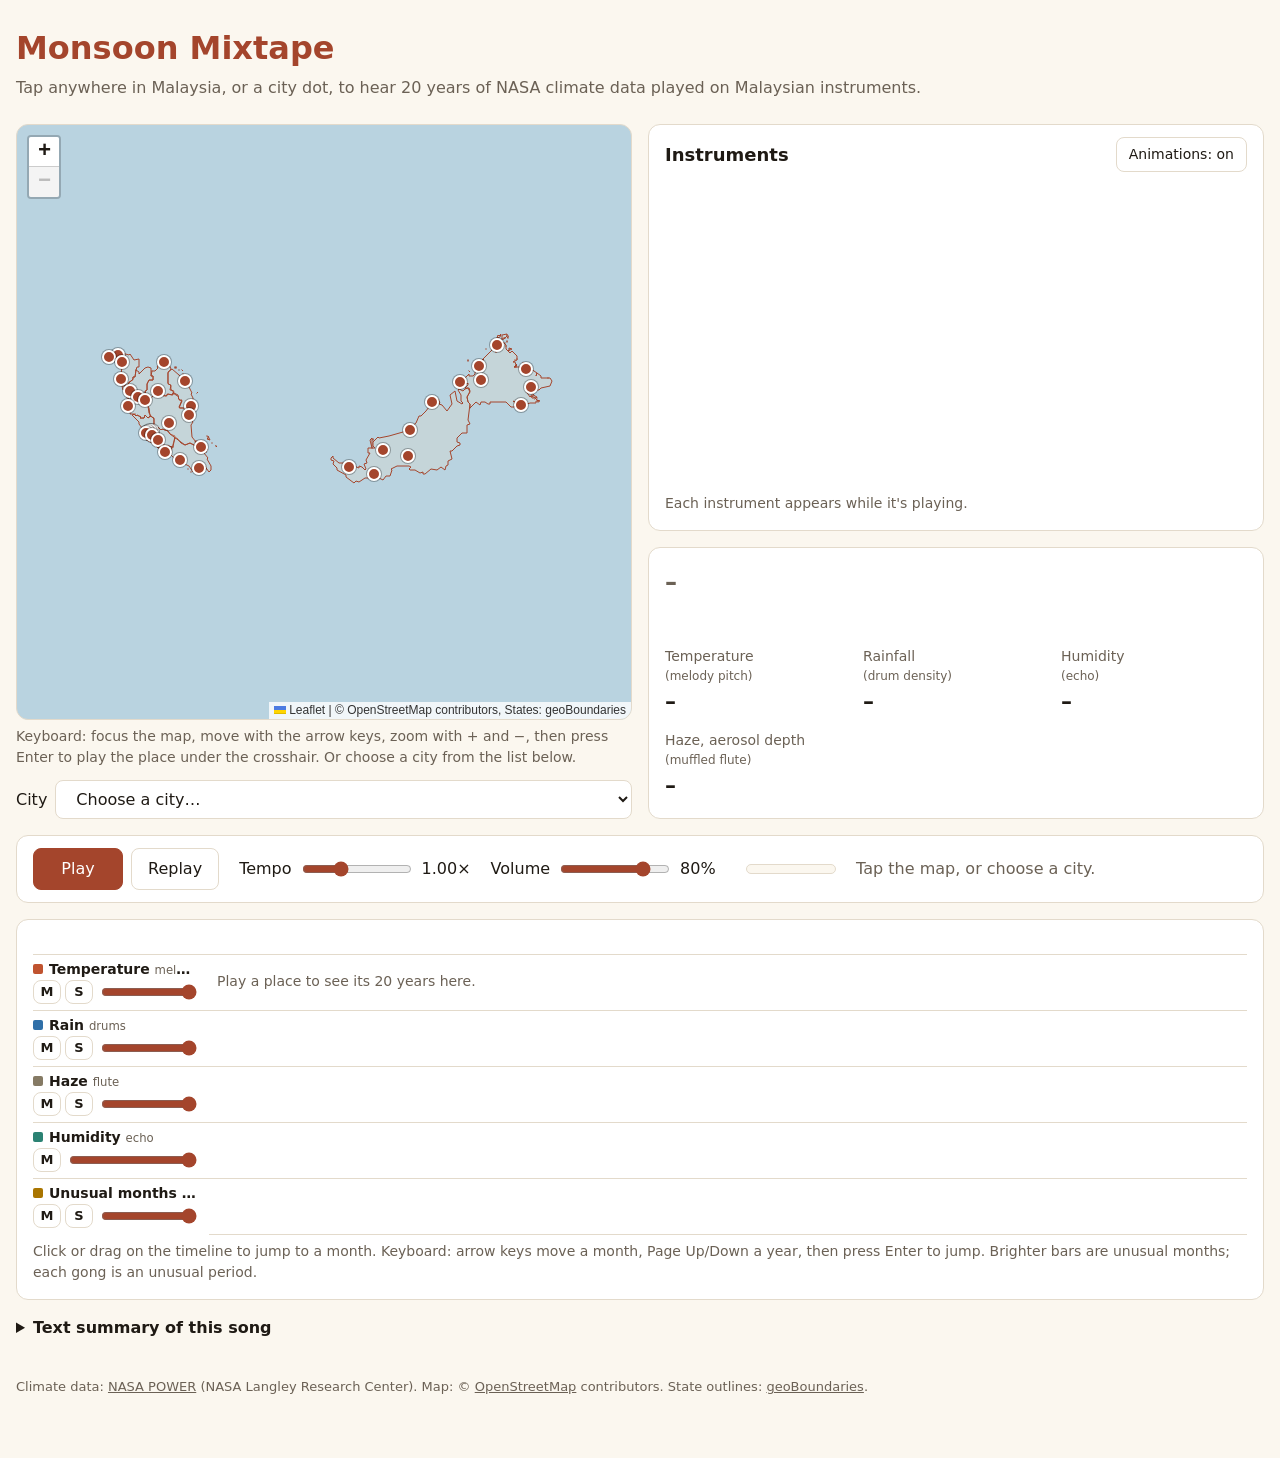
==== commit e09f2d57: "Updated UI Two-column layout with transport bar, master and per-layer volume with a level meter, mul" ====
--- a/public/index.html
+++ b/public/index.html
@@ -16,35 +16,24 @@
     <p>Tap anywhere in Malaysia, or a city dot, to hear 20 years of NASA climate data played on Malaysian instruments.</p>
   </header>
 
-  <main>
-    <div id="map" role="application" aria-label="Map of Malaysia" aria-describedby="map-help"></div>
-    <p id="map-help" class="hint">
-      Keyboard: focus the map, move with the arrow keys, zoom with + and −, then press Enter to play the place under the crosshair.
-      Or choose a city from the list below.
-    </p>
-
-    <section id="controls" class="controls" aria-label="Player controls" tabindex="-1">
-      <label>
+  <!-- DOM order = mobile order (map, band, transport, timeline, card);
+       on wide screens CSS grid areas place them in two columns. -->
+  <main class="app">
+    <section class="area-map" aria-label="Choose a place">
+      <div id="map" role="application" aria-label="Map of Malaysia" aria-describedby="map-help"></div>
+      <p id="map-help" class="hint">
+        Keyboard: focus the map, move with the arrow keys, zoom with + and −, then press Enter to play the place under the crosshair.
+        Or choose a city from the list below.
+      </p>
+      <label class="city-pick">
         City
         <select id="city">
           <option value="">Choose a city…</option>
         </select>
       </label>
-      <button id="play" type="button" aria-pressed="false">Play</button>
-      <button id="replay" type="button">Replay</button>
-      <label>
-        Tempo
-        <input id="tempo" type="range" min="0.5" max="2" step="0.25" value="1" aria-describedby="tempo-value">
-        <output id="tempo-value" for="tempo">1.00×</output>
-      </label>
     </section>
 
-    <p id="status" role="status">Tap the map, or choose a city.</p>
-    <progress id="progress" value="0" max="240" aria-label="Song progress in months"></progress>
-
-    <p id="caption" aria-live="polite"></p>
-
-    <section class="stage-box" aria-labelledby="stage-heading">
+    <section class="area-stage stage-box" aria-labelledby="stage-heading">
       <div class="stage-head">
         <h2 id="stage-heading">Instruments</h2>
         <button id="anim-toggle" type="button" aria-pressed="true">Animations: on</button>
@@ -52,9 +41,91 @@
       <!-- Purely visual; the same information is in the captions and summary. -->
       <div id="stage" aria-hidden="true"></div>
       <p class="hint">Each instrument appears while it's playing.</p>
+      <p id="caption" aria-live="polite"></p>
     </section>
 
-    <section class="now" aria-labelledby="now-heading">
+    <section id="controls" class="area-transport transport" aria-label="Player controls" tabindex="-1">
+      <div class="transport-buttons">
+        <button id="play" type="button" aria-pressed="false">Play</button>
+        <button id="replay" type="button">Replay</button>
+      </div>
+      <label>
+        Tempo
+        <input id="tempo" type="range" min="0.5" max="2" step="0.25" value="1" aria-describedby="tempo-value">
+        <output id="tempo-value" for="tempo">1.00×</output>
+      </label>
+      <div class="master">
+        <label>
+          Volume
+          <input id="master" type="range" min="0" max="100" step="5" value="80" aria-valuetext="80%">
+          <output id="master-value" for="master">80%</output>
+        </label>
+        <!-- Visual only: a live level meter for the master output. -->
+        <div class="meter" aria-hidden="true" title="Output level"><div id="meter-fill" class="meter-fill"></div></div>
+      </div>
+      <p id="status" role="status">Tap the map, or choose a city.</p>
+    </section>
+
+    <section class="area-timeline timeline-box" aria-labelledby="timeline-heading">
+      <h2 id="timeline-heading" class="sr-only">Timeline</h2>
+      <div class="tracks">
+        <!-- Lane headers: ordinary controls, lined up with the canvas lanes. -->
+        <div class="lane-heads" role="group" aria-label="Layers: mute, solo or turn down a sound to hear what it shows">
+          <div class="lane-ruler" aria-hidden="true"></div>
+          <div class="lane-head" data-lane="melody">
+            <span class="lane-name">Temperature <small>melody</small></span>
+            <div class="lane-controls">
+              <button type="button" data-mute="melody" aria-pressed="false" aria-label="Mute temperature melody">M</button>
+              <button type="button" data-solo="melody" aria-pressed="false" aria-label="Solo temperature melody">S</button>
+              <input type="range" data-volume="melody" min="0" max="100" step="5" value="100" aria-label="Temperature melody volume" aria-valuetext="100%">
+            </div>
+          </div>
+          <div class="lane-head" data-lane="drums">
+            <span class="lane-name">Rain <small>drums</small></span>
+            <div class="lane-controls">
+              <button type="button" data-mute="drums" aria-pressed="false" aria-label="Mute rain drums">M</button>
+              <button type="button" data-solo="drums" aria-pressed="false" aria-label="Solo rain drums">S</button>
+              <input type="range" data-volume="drums" min="0" max="100" step="5" value="100" aria-label="Rain drums volume" aria-valuetext="100%">
+            </div>
+          </div>
+          <div class="lane-head" data-lane="flute">
+            <span class="lane-name">Haze <small>flute</small></span>
+            <div class="lane-controls">
+              <button type="button" data-mute="flute" aria-pressed="false" aria-label="Mute haze flute">M</button>
+              <button type="button" data-solo="flute" aria-pressed="false" aria-label="Solo haze flute">S</button>
+              <input type="range" data-volume="flute" min="0" max="100" step="5" value="100" aria-label="Haze flute volume" aria-valuetext="100%">
+            </div>
+          </div>
+          <div class="lane-head" data-lane="humidity">
+            <span class="lane-name">Humidity <small>echo</small></span>
+            <div class="lane-controls">
+              <button type="button" data-mute="humidity" aria-pressed="false" aria-label="Mute humidity echo">M</button>
+              <input type="range" data-volume="humidity" min="0" max="100" step="5" value="100" aria-label="Humidity echo amount" aria-valuetext="100%">
+            </div>
+          </div>
+          <div class="lane-head" data-lane="gongs">
+            <span class="lane-name">Unusual months <small>gongs</small></span>
+            <div class="lane-controls">
+              <button type="button" data-mute="gongs" aria-pressed="false" aria-label="Mute gongs">M</button>
+              <button type="button" data-solo="gongs" aria-pressed="false" aria-label="Solo gongs">S</button>
+              <input type="range" data-volume="gongs" min="0" max="100" step="5" value="100" aria-label="Gongs volume" aria-valuetext="100%">
+            </div>
+          </div>
+        </div>
+        <div class="lanes">
+          <canvas class="timeline-data" aria-hidden="true"></canvas>
+          <canvas class="timeline-head" tabindex="0" role="slider" aria-label="Timeline month"
+            aria-valuemin="1" aria-valuemax="240" aria-valuenow="1" aria-valuetext="No song loaded"
+            aria-disabled="true" aria-describedby="timeline-help"></canvas>
+        </div>
+      </div>
+      <p id="timeline-help" class="hint">
+        Click or drag on the timeline to jump to a month. Keyboard: arrow keys move a month, Page Up/Down a year, then press Enter to jump.
+        Brighter bars are unusual months; each gong is an unusual period.
+      </p>
+    </section>
+
+    <section class="area-card now" aria-labelledby="now-heading">
       <h2 id="now-heading" class="sr-only">Now playing</h2>
       <p id="now-date" class="now-date">–</p>
       <p id="now-season"></p>
@@ -67,30 +138,7 @@
       </dl>
     </section>
 
-    <fieldset class="layers">
-      <legend>Layers: switch off or solo a sound to hear what it shows</legend>
-      <div class="layer">
-        <button type="button" data-layer="melody" aria-pressed="true">Temperature · melody</button>
-        <button type="button" data-solo="melody" aria-pressed="false" aria-label="Solo temperature melody">Solo</button>
-      </div>
-      <div class="layer">
-        <button type="button" data-layer="drums" aria-pressed="true">Rain · drums</button>
-        <button type="button" data-solo="drums" aria-pressed="false" aria-label="Solo rain drums">Solo</button>
-      </div>
-      <div class="layer">
-        <button type="button" data-layer="flute" aria-pressed="true">Haze · flute</button>
-        <button type="button" data-solo="flute" aria-pressed="false" aria-label="Solo haze flute">Solo</button>
-      </div>
-      <div class="layer">
-        <button type="button" data-layer="gongs" aria-pressed="true">Unusual months &amp; years · gongs</button>
-        <button type="button" data-solo="gongs" aria-pressed="false" aria-label="Solo gongs">Solo</button>
-      </div>
-      <div class="layer">
-        <button type="button" data-layer="humidity" aria-pressed="true">Humidity · echo</button>
-      </div>
-    </fieldset>
-
-    <details class="transcript-box">
+    <details class="area-transcript transcript-box">
       <summary>Text summary of this song</summary>
       <div id="summary-text"><p>Play a place to see its summary.</p></div>
       <h3>Narration</h3>
--- a/public/css/style.css
+++ b/public/css/style.css
@@ -6,6 +6,12 @@
   --card: #ffffff;
   --border: #e3dacb;
   --on-accent: #ffffff; /* text on accent backgrounds */
+  /* Timeline lanes */
+  --lane-melody: #c0532f;
+  --lane-drums: #2f6fa8;
+  --lane-flute: #857a64;
+  --lane-humidity: #2b8273;
+  --lane-gongs: #a97500;
 }
 
 @media (prefers-color-scheme: dark) {
@@ -17,6 +23,11 @@
     --card: #221e18;
     --border: #3a3329;
     --on-accent: #1f1a14;
+    --lane-melody: #e58a6c;
+    --lane-drums: #6fa8dc;
+    --lane-flute: #b3a898;
+    --lane-humidity: #6cc2b0;
+    --lane-gongs: #e0b240;
   }
 }
 
@@ -30,27 +41,92 @@
   font: 16px/1.5 system-ui, sans-serif;
 }
 
-header, main, footer { max-width: 960px; margin: 0 auto; }
+header, main, footer { max-width: 1280px; margin: 0 auto; }
 header { padding: 24px 0 8px; }
 h1 { margin: 0; color: var(--accent); }
 header p { margin: 4px 0 0; color: var(--muted); }
 
+/* ---------- Layout ----------
+   Mobile/tablet: one column in DOM order (map, band, transport, timeline,
+   card). Desktop: map left, band + card right, transport + timeline below. */
+
+.app {
+  display: grid;
+  grid-template-columns: minmax(0, 1fr);
+  gap: 16px;
+  margin-top: 16px;
+}
+
+@media (min-width: 1024px) {
+  .app {
+    grid-template-columns: minmax(0, 1fr) minmax(0, 1fr);
+    grid-template-areas:
+      "map stage"
+      "map card"
+      "transport transport"
+      "timeline timeline"
+      "transcript transcript";
+    grid-template-rows: auto 1fr;
+  }
+  .area-map { grid-area: map; display: flex; flex-direction: column; }
+  .area-map #map { flex: 1; height: auto; min-height: 420px; }
+  .area-stage { grid-area: stage; }
+  .area-card { grid-area: card; align-self: start; }
+  .area-transport { grid-area: transport; }
+  .area-timeline { grid-area: timeline; }
+  .area-transcript { grid-area: transcript; }
+}
+
+.app > * { min-width: 0; }
+
 #map {
   height: 55vh;
   min-height: 320px;
-  margin-top: 16px;
   border: 1px solid var(--border);
   border-radius: 12px;
   background: #b9d3e0; /* sea colour, shown when tiles can't load offline */
   cursor: crosshair;
 }
 
-.controls {
+.city-pick { margin-top: 12px; }
+.city-pick select { flex: 1; max-width: 100%; }
+
+.transport {
   display: flex;
   flex-wrap: wrap;
-  gap: 12px;
+  gap: 12px 20px;
   align-items: center;
-  margin: 16px 0;
+  padding: 12px 16px;
+  background: var(--card);
+  border: 1px solid var(--border);
+  border-radius: 12px;
+}
+.transport-buttons { display: flex; gap: 8px; }
+.transport input[type="range"] { width: 110px; }
+.master { display: flex; gap: 10px; align-items: center; }
+#master-value { min-width: 3.5em; }
+.meter {
+  width: 90px;
+  height: 10px;
+  border: 1px solid var(--border);
+  border-radius: 999px;
+  background: var(--bg);
+  overflow: hidden;
+}
+.meter-fill {
+  height: 100%;
+  background: var(--accent);
+  transform: scaleX(0);
+  transform-origin: left;
+}
+.meter-fill.hot { background: #d9a400; }
+.transport #status { flex: 1 1 280px; margin: 0; }
+
+.timeline-box {
+  padding: 12px 16px 16px;
+  background: var(--card);
+  border: 1px solid var(--border);
+  border-radius: 12px;
 }
 
 label { display: flex; gap: 8px; align-items: center; }
@@ -70,10 +146,9 @@
 :focus-visible { outline: 3px solid var(--accent); outline-offset: 2px; }
 
 #status { color: var(--muted); margin: 8px 0; }
-progress { width: 100%; height: 10px; accent-color: var(--accent); }
+input[type="range"] { accent-color: var(--accent); }
 
 .now {
-  margin-top: 16px;
   padding: 16px;
   background: var(--card);
   border: 1px solid var(--border);
@@ -101,10 +176,10 @@
 
 #caption {
   min-height: 3em;
-  margin: 16px 0 0;
+  margin: 12px 0 0;
   padding: 12px 16px;
   border-left: 4px solid var(--accent);
-  background: var(--card);
+  background: var(--bg);
   border-radius: 0 8px 8px 0;
   font-size: 18px;
 }
@@ -120,26 +195,63 @@
   color: var(--on-accent);
 }
 
-.layers {
+.tracks {
+  --ruler-h: 22px;
+  --lane-h: 56px;
+  display: grid;
+  grid-template-columns: 176px minmax(0, 1fr);
+}
+.lane-ruler { height: var(--ruler-h); }
+.lane-head {
+  height: var(--lane-h);
   display: flex;
-  flex-wrap: wrap;
-  gap: 8px;
-  margin: 16px 0 0;
-  padding: 12px 16px 16px;
-  border: 1px solid var(--border);
-  border-radius: 12px;
-}
-.layers legend { padding: 0 6px; color: var(--muted); font-size: 14px; }
-.layer { display: flex; }
-.layer button { padding: 6px 12px; font-size: 14px; }
-.layer button:first-child { border-radius: 8px 0 0 8px; }
-.layer button:last-child { border-radius: 0 8px 8px 0; }
-.layer button:only-child { border-radius: 8px; }
-.layer button + button { border-left: none; }
-.layer button[data-layer][aria-pressed="false"] { opacity: 0.5; text-decoration: line-through; }
-.layer button[data-solo][aria-pressed="true"] { background: var(--accent); color: var(--on-accent); }
-
-.transcript-box { margin-top: 16px; }
+  flex-direction: column;
+  justify-content: center;
+  gap: 2px;
+  padding-right: 12px;
+  border-top: 1px solid var(--border);
+}
+.lane-name {
+  font-size: 14px;
+  font-weight: 600;
+  line-height: 1.2;
+  white-space: nowrap;
+  overflow: hidden;
+  text-overflow: ellipsis;
+}
+.lane-name::before {
+  content: "";
+  display: inline-block;
+  width: 10px;
+  height: 10px;
+  margin-right: 6px;
+  border-radius: 2px;
+  background: var(--lane-color);
+}
+.lane-name small { font-weight: 400; color: var(--muted); }
+.lane-head[data-lane="melody"] { --lane-color: var(--lane-melody); }
+.lane-head[data-lane="drums"] { --lane-color: var(--lane-drums); }
+.lane-head[data-lane="flute"] { --lane-color: var(--lane-flute); }
+.lane-head[data-lane="humidity"] { --lane-color: var(--lane-humidity); }
+.lane-head[data-lane="gongs"] { --lane-color: var(--lane-gongs); }
+.lane-controls { display: flex; align-items: center; gap: 4px; }
+.lane-controls button { padding: 1px 0; width: 28px; font-size: 13px; font-weight: 600; }
+.lane-controls input[type="range"] { flex: 1; min-width: 0; margin: 0 0 0 4px; }
+.lane-controls button[data-mute][aria-pressed="true"] { background: var(--text); color: var(--bg); }
+.lane-controls button[data-solo][aria-pressed="true"] { background: var(--accent); color: var(--on-accent); }
+
+.lanes { position: relative; height: calc(var(--ruler-h) + 5 * var(--lane-h) + 1px); }
+.lanes canvas { position: absolute; inset: 0; width: 100%; height: 100%; }
+.timeline-head { cursor: pointer; touch-action: pan-y; border-radius: 4px; }
+
+@media (max-width: 600px) {
+  .tracks { grid-template-columns: 128px minmax(0, 1fr); }
+  .lane-head { padding-right: 8px; }
+  .lane-name { font-size: 13px; }
+  .lane-name small { display: none; }
+}
+
+.transcript-box { margin: 0; }
 .transcript-box summary { cursor: pointer; font-weight: 600; }
 #transcript li { margin: 6px 0; color: var(--muted); }
 #transcript li.current { color: var(--text); font-weight: 600; }
@@ -192,7 +304,6 @@
 /* ---------- Instrument stage ---------- */
 
 .stage-box {
-  margin-top: 16px;
   padding: 12px 16px 16px;
   background: var(--card);
   border: 1px solid var(--border);
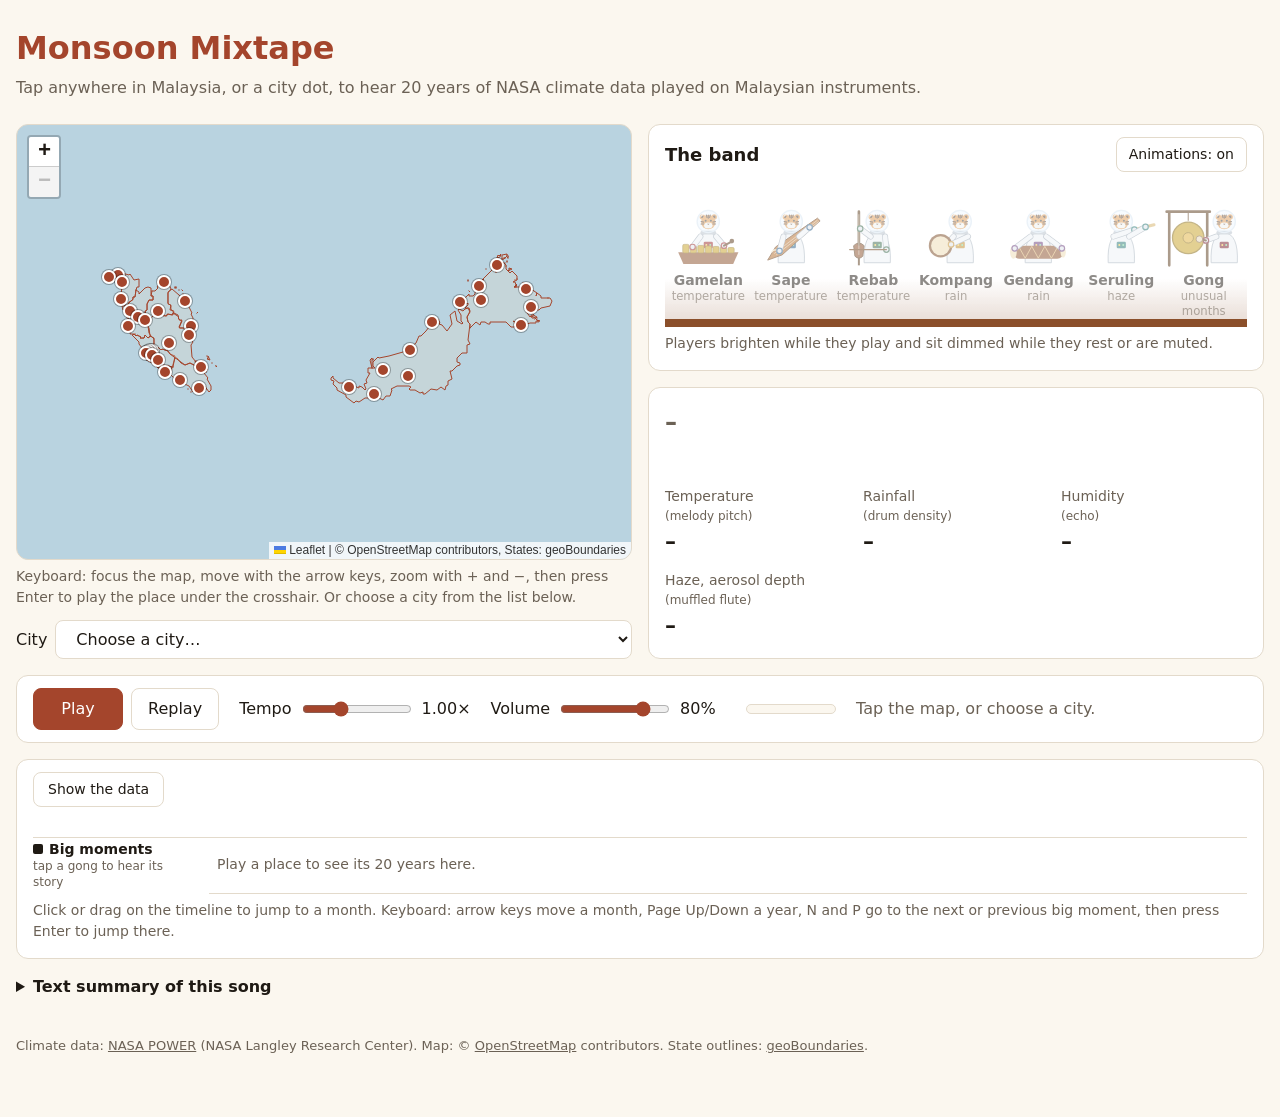
==== commit 04061ac3: "Tiger band Simple timeline view first (big-moments strip) with the data lanes and mixer behind butto" ====
--- a/public/index.html
+++ b/public/index.html
@@ -35,12 +35,12 @@
 
     <section class="area-stage stage-box" aria-labelledby="stage-heading">
       <div class="stage-head">
-        <h2 id="stage-heading">Instruments</h2>
+        <h2 id="stage-heading">The band</h2>
         <button id="anim-toggle" type="button" aria-pressed="true">Animations: on</button>
       </div>
       <!-- Purely visual; the same information is in the captions and summary. -->
       <div id="stage" aria-hidden="true"></div>
-      <p class="hint">Each instrument appears while it's playing.</p>
+      <p class="hint">Players brighten while they play and sit dimmed while they rest or are muted.</p>
       <p id="caption" aria-live="polite"></p>
     </section>
 
@@ -68,12 +68,24 @@
 
     <section class="area-timeline timeline-box" aria-labelledby="timeline-heading">
       <h2 id="timeline-heading" class="sr-only">Timeline</h2>
-      <div class="tracks">
+      <div class="timeline-bar">
+        <button id="show-data" type="button" aria-expanded="false">Show the data</button>
+        <button id="show-mixer" type="button" aria-pressed="false" hidden>Mixer</button>
+        <span id="mixer-note" class="hint" hidden>Closing the mixer puts every sound back to normal.</span>
+      </div>
+      <!-- Simple view shows only the story strip; "Show the data" adds the
+           data lanes, and "Mixer" adds mute/solo/volume to their headers. -->
+      <div class="tracks simple">
         <!-- Lane headers: ordinary controls, lined up with the canvas lanes. -->
         <div class="lane-heads" role="group" aria-label="Layers: mute, solo or turn down a sound to hear what it shows">
           <div class="lane-ruler" aria-hidden="true"></div>
+          <div class="lane-head" data-lane="story">
+            <span class="lane-name">Big moments</span>
+            <span class="lane-hint">tap a gong to hear its story</span>
+          </div>
           <div class="lane-head" data-lane="melody">
             <span class="lane-name">Temperature <small>melody</small></span>
+            <span class="lane-hint">taller = hotter</span>
             <div class="lane-controls">
               <button type="button" data-mute="melody" aria-pressed="false" aria-label="Mute temperature melody">M</button>
               <button type="button" data-solo="melody" aria-pressed="false" aria-label="Solo temperature melody">S</button>
@@ -82,6 +94,7 @@
           </div>
           <div class="lane-head" data-lane="drums">
             <span class="lane-name">Rain <small>drums</small></span>
+            <span class="lane-hint">taller = wetter</span>
             <div class="lane-controls">
               <button type="button" data-mute="drums" aria-pressed="false" aria-label="Mute rain drums">M</button>
               <button type="button" data-solo="drums" aria-pressed="false" aria-label="Solo rain drums">S</button>
@@ -90,6 +103,7 @@
           </div>
           <div class="lane-head" data-lane="flute">
             <span class="lane-name">Haze <small>flute</small></span>
+            <span class="lane-hint">taller = hazier</span>
             <div class="lane-controls">
               <button type="button" data-mute="flute" aria-pressed="false" aria-label="Mute haze flute">M</button>
               <button type="button" data-solo="flute" aria-pressed="false" aria-label="Solo haze flute">S</button>
@@ -98,6 +112,7 @@
           </div>
           <div class="lane-head" data-lane="humidity">
             <span class="lane-name">Humidity <small>echo</small></span>
+            <span class="lane-hint">taller = more humid</span>
             <div class="lane-controls">
               <button type="button" data-mute="humidity" aria-pressed="false" aria-label="Mute humidity echo">M</button>
               <input type="range" data-volume="humidity" min="0" max="100" step="5" value="100" aria-label="Humidity echo amount" aria-valuetext="100%">
@@ -105,6 +120,7 @@
           </div>
           <div class="lane-head" data-lane="gongs">
             <span class="lane-name">Unusual months <small>gongs</small></span>
+            <span class="lane-hint">gong = unusual period</span>
             <div class="lane-controls">
               <button type="button" data-mute="gongs" aria-pressed="false" aria-label="Mute gongs">M</button>
               <button type="button" data-solo="gongs" aria-pressed="false" aria-label="Solo gongs">S</button>
@@ -117,11 +133,12 @@
           <canvas class="timeline-head" tabindex="0" role="slider" aria-label="Timeline month"
             aria-valuemin="1" aria-valuemax="240" aria-valuenow="1" aria-valuetext="No song loaded"
             aria-disabled="true" aria-describedby="timeline-help"></canvas>
+          <div class="timeline-tip" aria-hidden="true" hidden></div>
         </div>
       </div>
       <p id="timeline-help" class="hint">
-        Click or drag on the timeline to jump to a month. Keyboard: arrow keys move a month, Page Up/Down a year, then press Enter to jump.
-        Brighter bars are unusual months; each gong is an unusual period.
+        Click or drag on the timeline to jump to a month. Keyboard: arrow keys move a month, Page Up/Down a year,
+        N and P go to the next or previous big moment, then press Enter to jump there.
       </p>
     </section>
 
--- a/public/css/style.css
+++ b/public/css/style.css
@@ -195,12 +195,26 @@
   color: var(--on-accent);
 }
 
+.timeline-bar { display: flex; flex-wrap: wrap; gap: 8px 12px; align-items: center; margin-bottom: 8px; }
+.timeline-bar button { padding: 6px 14px; font-size: 14px; }
+.timeline-bar button[aria-expanded="true"],
+.timeline-bar button[aria-pressed="true"] { background: var(--accent); border-color: var(--accent); color: var(--on-accent); }
+.timeline-bar .hint { margin: 0; }
+
 .tracks {
   --ruler-h: 22px;
   --lane-h: 56px;
+  --lane-count: 6;
+  --lane-story: var(--text); /* neutral, so it isn't mistaken for a data lane */
   display: grid;
   grid-template-columns: 176px minmax(0, 1fr);
 }
+/* Simple view: only the story strip. Mixer off: hints instead of controls. */
+.tracks.simple { --lane-count: 1; }
+.tracks.simple .lane-head:not([data-lane="story"]) { display: none; }
+.tracks:not(.mixer) .lane-controls { display: none; }
+.tracks.mixer .lane-head:not([data-lane="story"]) .lane-hint { display: none; }
+.lane-hint { font-size: 12px; color: var(--muted); line-height: 1.3; }
 .lane-ruler { height: var(--ruler-h); }
 .lane-head {
   height: var(--lane-h);
@@ -229,6 +243,7 @@
   background: var(--lane-color);
 }
 .lane-name small { font-weight: 400; color: var(--muted); }
+.lane-head[data-lane="story"] { --lane-color: var(--lane-story); }
 .lane-head[data-lane="melody"] { --lane-color: var(--lane-melody); }
 .lane-head[data-lane="drums"] { --lane-color: var(--lane-drums); }
 .lane-head[data-lane="flute"] { --lane-color: var(--lane-flute); }
@@ -240,8 +255,19 @@
 .lane-controls button[data-mute][aria-pressed="true"] { background: var(--text); color: var(--bg); }
 .lane-controls button[data-solo][aria-pressed="true"] { background: var(--accent); color: var(--on-accent); }
 
-.lanes { position: relative; height: calc(var(--ruler-h) + 5 * var(--lane-h) + 1px); }
+.lanes { position: relative; height: calc(var(--ruler-h) + var(--lane-count) * var(--lane-h) + 1px); }
 .lanes canvas { position: absolute; inset: 0; width: 100%; height: 100%; }
+.timeline-tip {
+  position: absolute;
+  max-width: 280px;
+  padding: 6px 10px;
+  font-size: 13px;
+  line-height: 1.35;
+  background: var(--text);
+  color: var(--bg);
+  border-radius: 6px;
+  pointer-events: none;
+}
 .timeline-head { cursor: pointer; touch-action: pan-y; border-radius: 4px; }
 
 @media (max-width: 600px) {
@@ -313,38 +339,43 @@
 .stage-head h2 { margin: 0; font-size: 18px; }
 .stage-head button { padding: 6px 12px; font-size: 14px; }
 
+/* The band sits on a wooden stage floor. */
 #stage {
-  display: grid;
-  grid-template-columns: repeat(auto-fit, minmax(130px, 1fr));
-  gap: 12px;
+  display: flex;
+  flex-wrap: wrap;
+  justify-content: center;
+  gap: 4px;
   margin-top: 12px;
-  min-height: 150px;
-}
-
-.inst {
+  padding: 8px 4px 0;
+  border-bottom: 8px solid #8b4f2a;
+  border-radius: 8px 8px 0 0;
+  background: linear-gradient(to bottom, transparent 70%, rgba(139, 79, 42, 0.18));
+}
+
+.player {
+  flex: 1 1 72px;
+  max-width: 130px;
   margin: 0;
   text-align: center;
-  opacity: 0;
-  transform: scale(0.94);
-  transition: opacity 0.3s, transform 0.3s;
-}
-.inst.active { opacity: 1; transform: scale(1); }
-.inst[hidden] { display: none; }
-.inst .art svg { width: 100%; height: 100px; overflow: visible; }
-.inst figcaption { font-weight: 600; font-size: 14px; }
-.inst figcaption small { display: block; font-weight: 400; color: var(--muted); }
-
-/* Let SVG parts scale and rotate around their own centre. */
-.inst svg * { transform-box: fill-box; transform-origin: center; }
-
-.inst-seruling .art { transition: filter 0.3s, opacity 0.3s; }
-.inst-seruling.glow .art { filter: drop-shadow(0 0 8px #ffd54a); }
-.inst-seruling.hazy .art { filter: grayscale(1) blur(1px); opacity: 0.55; }
-.inst-seruling.hazy figcaption small::after { content: " (hazy: muffled)"; }
-
-#stage.no-motion .inst,
-#stage.no-motion .inst-seruling .art { transition: none; }
+  opacity: 0.5; /* resting */
+  transition: opacity 0.3s, filter 0.3s;
+}
+.player.active { opacity: 1; }
+.player.muted { opacity: 0.2; filter: grayscale(1); }
+.player[hidden] { display: none; }
+.player svg { display: block; width: 100%; height: auto; overflow: visible; }
+.player figcaption { font-weight: 600; font-size: 14px; line-height: 1.3; }
+.player figcaption small { display: block; font-weight: 400; color: var(--muted); }
+
+/* Haze: the flute player greys out behind a cloud. */
+.player .haze { opacity: 0; transition: opacity 0.4s; }
+.player-seruling.hazy svg { filter: grayscale(0.9); }
+.player-seruling.hazy .haze { opacity: 0.55; }
+.player-seruling.hazy figcaption small::after { content: " (hazy: muffled)"; }
+
+#stage.no-motion .player,
+#stage.no-motion .haze { transition: none; }
 
 @media (prefers-reduced-motion: reduce) {
-  .inst, .inst-seruling .art { transition: none; }
-}
+  .player, .player .haze { transition: none; }
+}
